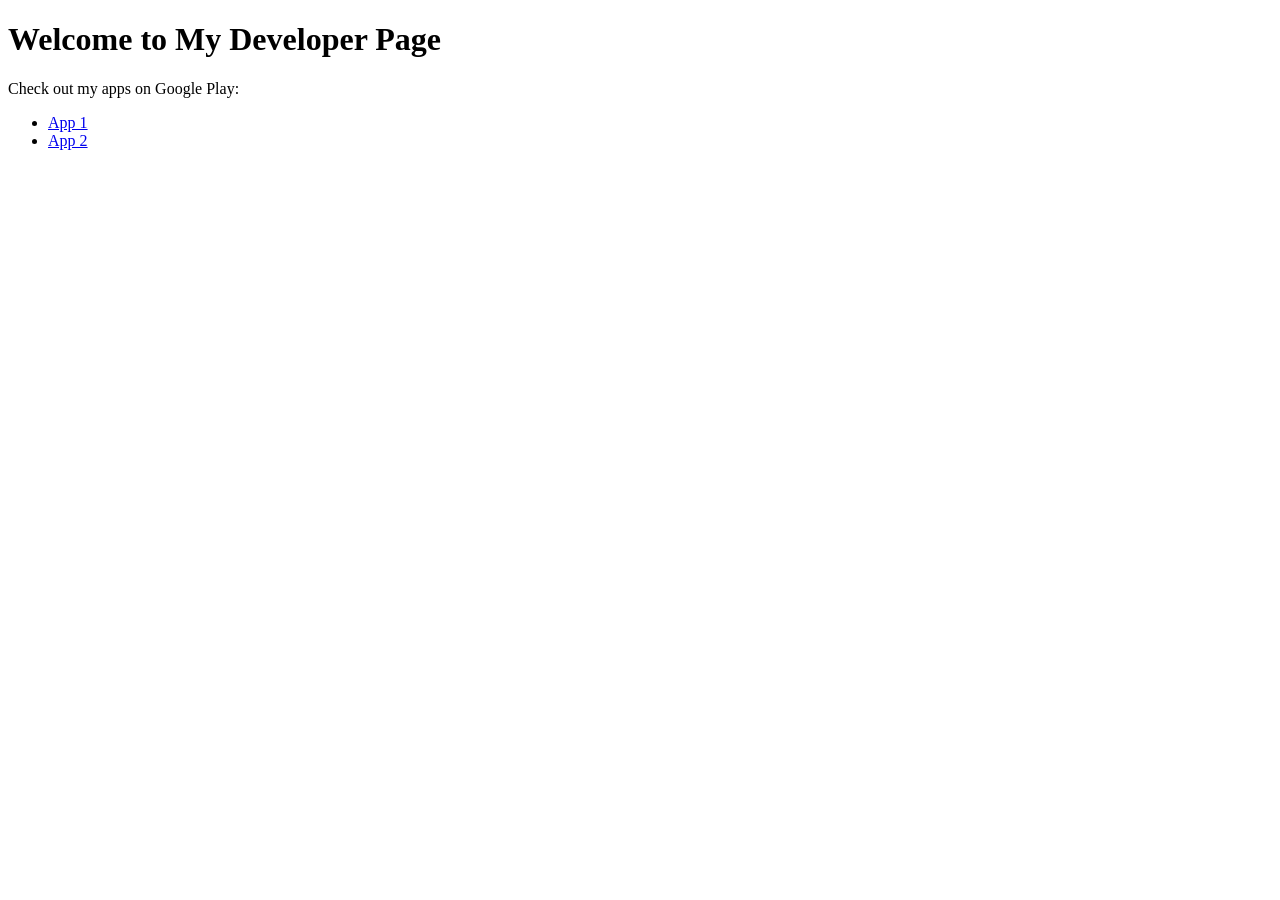
==== index.html @ 17c3496a "Add files via upload" ====
<!DOCTYPE html>
<html lang="en">
<head>
    <meta charset="UTF-8" />
    <meta name="viewport" content="width=device-width, initial-scale=1" />
    <title>My Developer Page</title>
</head>
<body>
    <h1>Welcome to My Developer Page</h1>
    <p>Check out my apps on Google Play:</p>
    <ul>
        <li><a href="https://play.google.com/store/apps/details?id=com.example.app1" target="_blank" rel="noopener noreferrer">App 1</a></li>
        <li><a href="https://play.google.com/store/apps/details?id=com.example.app2" target="_blank" rel="noopener noreferrer">App 2</a></li>
        <!-- Add more apps as needed -->
    </ul>
</body>
</html>
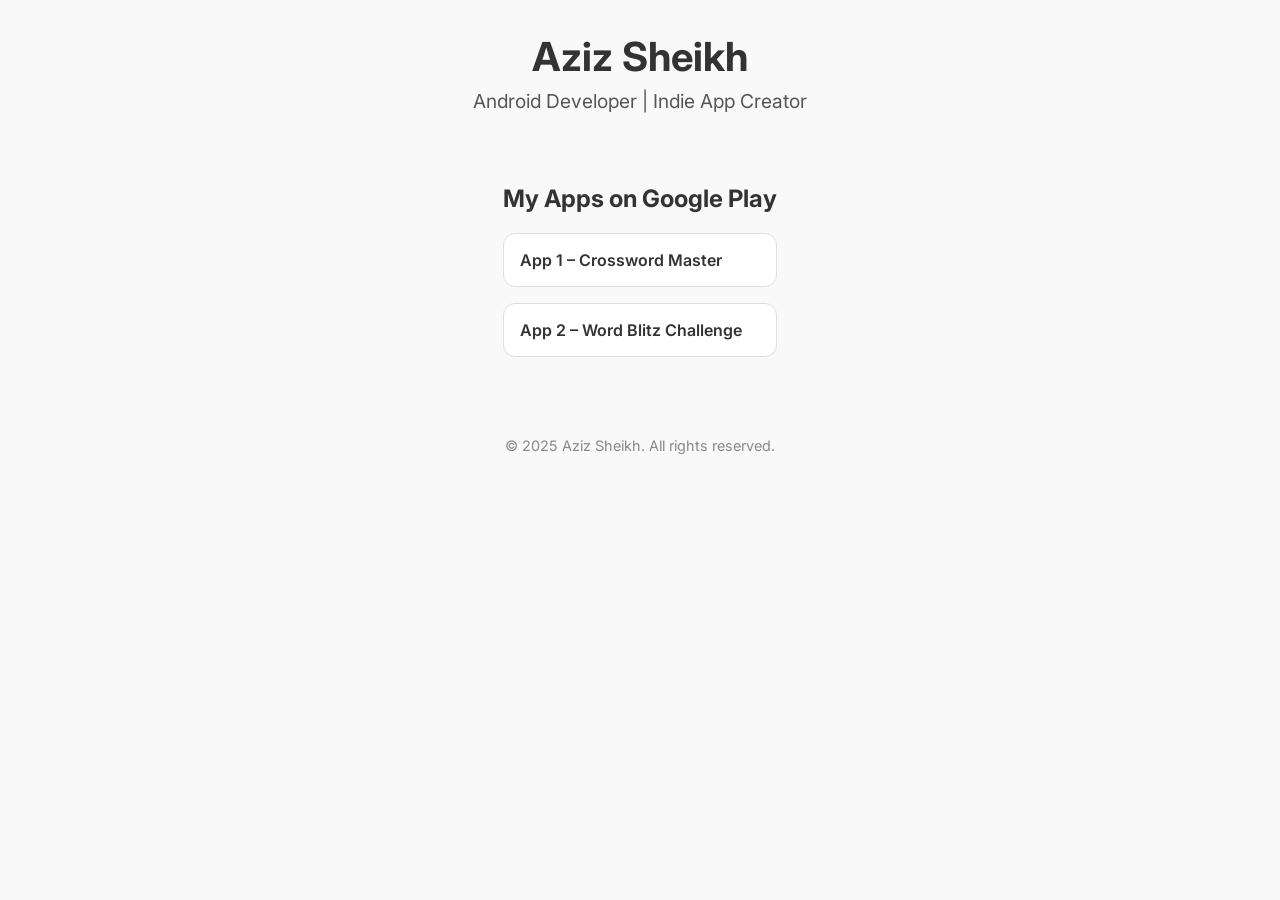
==== commit 475258da: "Update index.html" ====
--- a/index.html
+++ b/index.html
@@ -1,17 +1,100 @@
 <!DOCTYPE html>
 <html lang="en">
 <head>
-    <meta charset="UTF-8" />
-    <meta name="viewport" content="width=device-width, initial-scale=1" />
-    <title>My Developer Page</title>
+  <meta charset="UTF-8" />
+  <meta name="viewport" content="width=device-width, initial-scale=1" />
+  <title>Aziz Sheikh | Android Developer</title>
+  <link href="https://fonts.googleapis.com/css2?family=Inter:wght@400;600&display=swap" rel="stylesheet">
+  <style>
+    body {
+      margin: 0;
+      font-family: 'Inter', sans-serif;
+      background: #f9f9f9;
+      color: #333;
+      display: flex;
+      flex-direction: column;
+      align-items: center;
+      padding: 2rem;
+    }
+
+    header {
+      text-align: center;
+      margin-bottom: 2rem;
+    }
+
+    h1 {
+      font-size: 2.5rem;
+      margin: 0;
+    }
+
+    p {
+      font-size: 1.2rem;
+      margin-top: 0.5rem;
+      color: #555;
+    }
+
+    .app-list {
+      list-style: none;
+      padding: 0;
+      max-width: 500px;
+      width: 100%;
+    }
+
+    .app-list li {
+      margin: 1rem 0;
+    }
+
+    .app-link {
+      display: block;
+      padding: 1rem;
+      background: #ffffff;
+      border: 1px solid #ddd;
+      border-radius: 12px;
+      text-decoration: none;
+      color: #333;
+      font-weight: 600;
+      transition: transform 0.2s ease, box-shadow 0.2s ease;
+    }
+
+    .app-link:hover {
+      transform: scale(1.02);
+      box-shadow: 0 8px 20px rgba(0, 0, 0, 0.06);
+    }
+
+    footer {
+      margin-top: 4rem;
+      font-size: 0.9rem;
+      color: #888;
+    }
+
+    @media (max-width: 600px) {
+      h1 {
+        font-size: 2rem;
+      }
+
+      .app-link {
+        font-size: 1rem;
+      }
+    }
+  </style>
 </head>
 <body>
-    <h1>Welcome to My Developer Page</h1>
-    <p>Check out my apps on Google Play:</p>
-    <ul>
-        <li><a href="https://play.google.com/store/apps/details?id=com.example.app1" target="_blank" rel="noopener noreferrer">App 1</a></li>
-        <li><a href="https://play.google.com/store/apps/details?id=com.example.app2" target="_blank" rel="noopener noreferrer">App 2</a></li>
-        <!-- Add more apps as needed -->
+  <header>
+    <h1>Aziz Sheikh</h1>
+    <p>Android Developer | Indie App Creator</p>
+  </header>
+
+  <section>
+    <h2>My Apps on Google Play</h2>
+    <ul class="app-list">
+      <li><a class="app-link" href="https://play.google.com/store/apps/details?id=com.example.app1" target="_blank" rel="noopener noreferrer">App 1 – Crossword Master</a></li>
+      <li><a class="app-link" href="https://play.google.com/store/apps/details?id=com.example.app2" target="_blank" rel="noopener noreferrer">App 2 – Word Blitz Challenge</a></li>
+      <!-- Add more apps below -->
     </ul>
+  </section>
+
+  <footer>
+    © 2025 Aziz Sheikh. All rights reserved.
+  </footer>
 </body>
 </html>
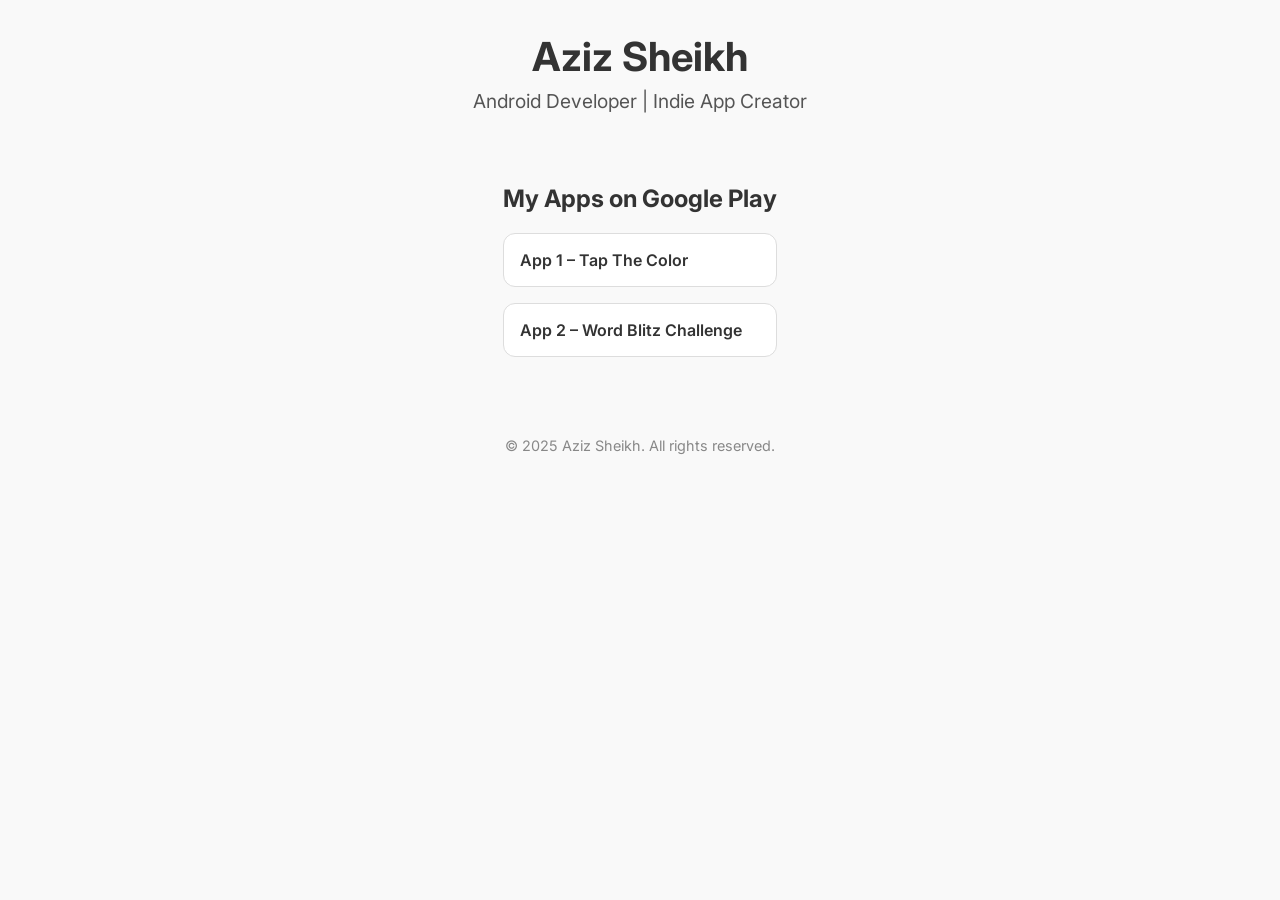
==== commit e02cef59: "Update index.html" ====
--- a/index.html
+++ b/index.html
@@ -87,7 +87,7 @@
   <section>
     <h2>My Apps on Google Play</h2>
     <ul class="app-list">
-      <li><a class="app-link" href="https://play.google.com/store/apps/details?id=com.example.app1" target="_blank" rel="noopener noreferrer">App 1 – Crossword Master</a></li>
+      <li><a class="app-link" href="https://play.google.com/store/apps/details?id=com.azizsheikh.tapthecolor" rel="noopener noreferrer">App 1 – Tap The Color</a></li>
       <li><a class="app-link" href="https://play.google.com/store/apps/details?id=com.example.app2" target="_blank" rel="noopener noreferrer">App 2 – Word Blitz Challenge</a></li>
       <!-- Add more apps below -->
     </ul>
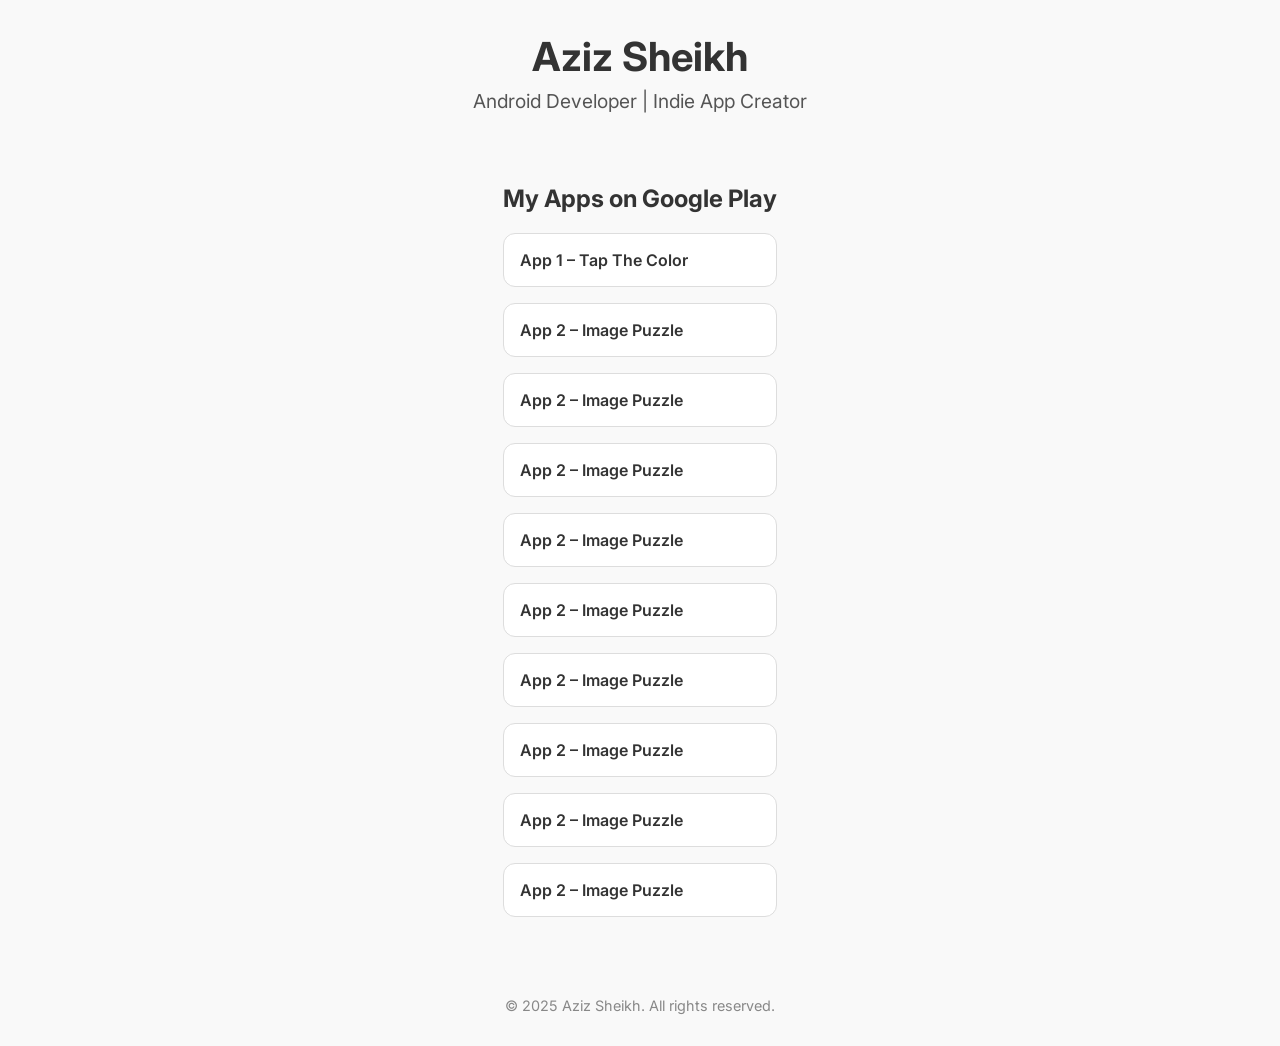
==== commit b8c3956c: "Update index.html" ====
--- a/index.html
+++ b/index.html
@@ -88,7 +88,15 @@
     <h2>My Apps on Google Play</h2>
     <ul class="app-list">
       <li><a class="app-link" href="https://play.google.com/store/apps/details?id=com.azizsheikh.tapthecolor" rel="noopener noreferrer">App 1 – Tap The Color</a></li>
-      <li><a class="app-link" href="https://play.google.com/store/apps/details?id=com.example.app2" target="_blank" rel="noopener noreferrer">App 2 – Word Blitz Challenge</a></li>
+      <li><a class="app-link" href="https://play.google.com/store/apps/details?id=com.azizsheikh.imagepuzzle" target="_blank" rel="noopener noreferrer">App 2 – Image Puzzle</a></li>
+     <li><a class="app-link" href="https://play.google.com/store/apps/details?id=com.azizsheikh.imagepuzzle" target="_blank" rel="noopener noreferrer">App 2 – Image Puzzle</a></li>
+       <li><a class="app-link" href="https://play.google.com/store/apps/details?id=com.azizsheikh.imagepuzzle" target="_blank" rel="noopener noreferrer">App 2 – Image Puzzle</a></li>
+       <li><a class="app-link" href="https://play.google.com/store/apps/details?id=com.azizsheikh.imagepuzzle" target="_blank" rel="noopener noreferrer">App 2 – Image Puzzle</a></li>
+       <li><a class="app-link" href="https://play.google.com/store/apps/details?id=com.azizsheikh.imagepuzzle" target="_blank" rel="noopener noreferrer">App 2 – Image Puzzle</a></li>
+       <li><a class="app-link" href="https://play.google.com/store/apps/details?id=com.azizsheikh.imagepuzzle" target="_blank" rel="noopener noreferrer">App 2 – Image Puzzle</a></li>
+       <li><a class="app-link" href="https://play.google.com/store/apps/details?id=com.azizsheikh.imagepuzzle" target="_blank" rel="noopener noreferrer">App 2 – Image Puzzle</a></li>
+       <li><a class="app-link" href="https://play.google.com/store/apps/details?id=com.azizsheikh.imagepuzzle" target="_blank" rel="noopener noreferrer">App 2 – Image Puzzle</a></li>
+       <li><a class="app-link" href="https://play.google.com/store/apps/details?id=com.azizsheikh.imagepuzzle" target="_blank" rel="noopener noreferrer">App 2 – Image Puzzle</a></li>
       <!-- Add more apps below -->
     </ul>
   </section>
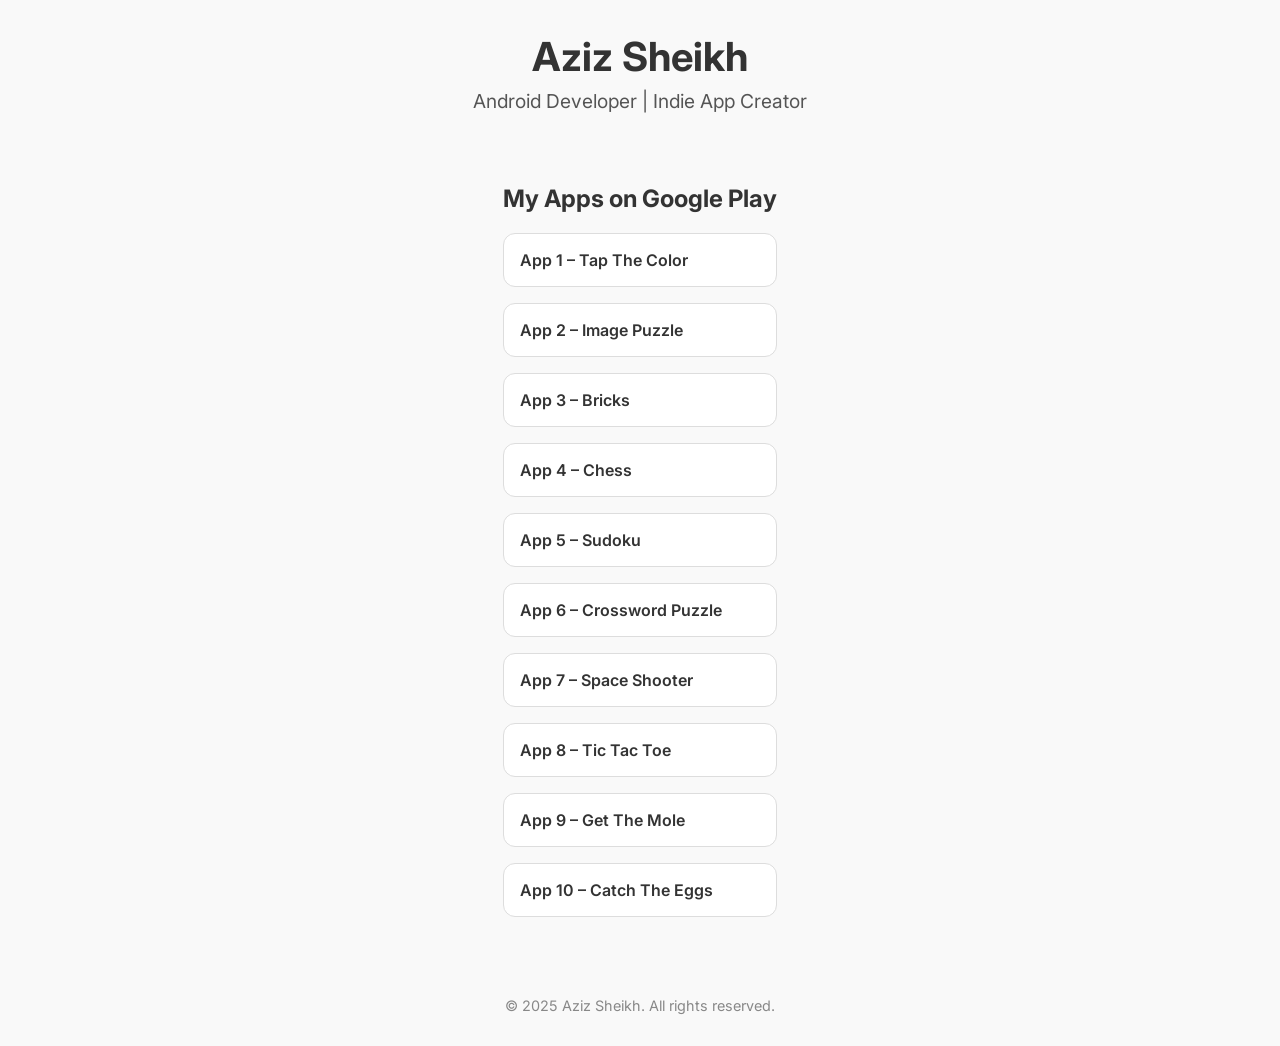
==== commit cb5f1974: "Update index.html" ====
--- a/index.html
+++ b/index.html
@@ -89,14 +89,14 @@
     <ul class="app-list">
       <li><a class="app-link" href="https://play.google.com/store/apps/details?id=com.azizsheikh.tapthecolor" rel="noopener noreferrer">App 1 – Tap The Color</a></li>
       <li><a class="app-link" href="https://play.google.com/store/apps/details?id=com.azizsheikh.imagepuzzle" target="_blank" rel="noopener noreferrer">App 2 – Image Puzzle</a></li>
-     <li><a class="app-link" href="https://play.google.com/store/apps/details?id=com.azizsheikh.imagepuzzle" target="_blank" rel="noopener noreferrer">App 2 – Image Puzzle</a></li>
-       <li><a class="app-link" href="https://play.google.com/store/apps/details?id=com.azizsheikh.imagepuzzle" target="_blank" rel="noopener noreferrer">App 2 – Image Puzzle</a></li>
-       <li><a class="app-link" href="https://play.google.com/store/apps/details?id=com.azizsheikh.imagepuzzle" target="_blank" rel="noopener noreferrer">App 2 – Image Puzzle</a></li>
-       <li><a class="app-link" href="https://play.google.com/store/apps/details?id=com.azizsheikh.imagepuzzle" target="_blank" rel="noopener noreferrer">App 2 – Image Puzzle</a></li>
-       <li><a class="app-link" href="https://play.google.com/store/apps/details?id=com.azizsheikh.imagepuzzle" target="_blank" rel="noopener noreferrer">App 2 – Image Puzzle</a></li>
-       <li><a class="app-link" href="https://play.google.com/store/apps/details?id=com.azizsheikh.imagepuzzle" target="_blank" rel="noopener noreferrer">App 2 – Image Puzzle</a></li>
-       <li><a class="app-link" href="https://play.google.com/store/apps/details?id=com.azizsheikh.imagepuzzle" target="_blank" rel="noopener noreferrer">App 2 – Image Puzzle</a></li>
-       <li><a class="app-link" href="https://play.google.com/store/apps/details?id=com.azizsheikh.imagepuzzle" target="_blank" rel="noopener noreferrer">App 2 – Image Puzzle</a></li>
+     <li><a class="app-link" href="https://play.google.com/store/apps/details?id=com.azizsheikh.imagepuzzle" target="_blank" rel="noopener noreferrer">App 3 – Bricks</a></li>
+       <li><a class="app-link" href="https://play.google.com/store/apps/details?id=com.azizsheikh.imagepuzzle" target="_blank" rel="noopener noreferrer">App 4 – Chess</a></li>
+       <li><a class="app-link" href="https://play.google.com/store/apps/details?id=com.azizsheikh.imagepuzzle" target="_blank" rel="noopener noreferrer">App 5 – Sudoku</a></li>
+       <li><a class="app-link" href="https://play.google.com/store/apps/details?id=com.azizsheikh.imagepuzzle" target="_blank" rel="noopener noreferrer">App 6 – Crossword Puzzle</a></li>
+       <li><a class="app-link" href="https://play.google.com/store/apps/details?id=com.azizsheikh.imagepuzzle" target="_blank" rel="noopener noreferrer">App 7 – Space Shooter</a></li>
+       <li><a class="app-link" href="https://play.google.com/store/apps/details?id=com.azizsheikh.imagepuzzle" target="_blank" rel="noopener noreferrer">App 8 – Tic Tac Toe</a></li>
+       <li><a class="app-link" href="https://play.google.com/store/apps/details?id=com.azizsheikh.imagepuzzle" target="_blank" rel="noopener noreferrer">App 9 – Get The Mole</a></li>
+       <li><a class="app-link" href="https://play.google.com/store/apps/details?id=com.azizsheikh.imagepuzzle" target="_blank" rel="noopener noreferrer">App 10 – Catch The Eggs</a></li>
       <!-- Add more apps below -->
     </ul>
   </section>
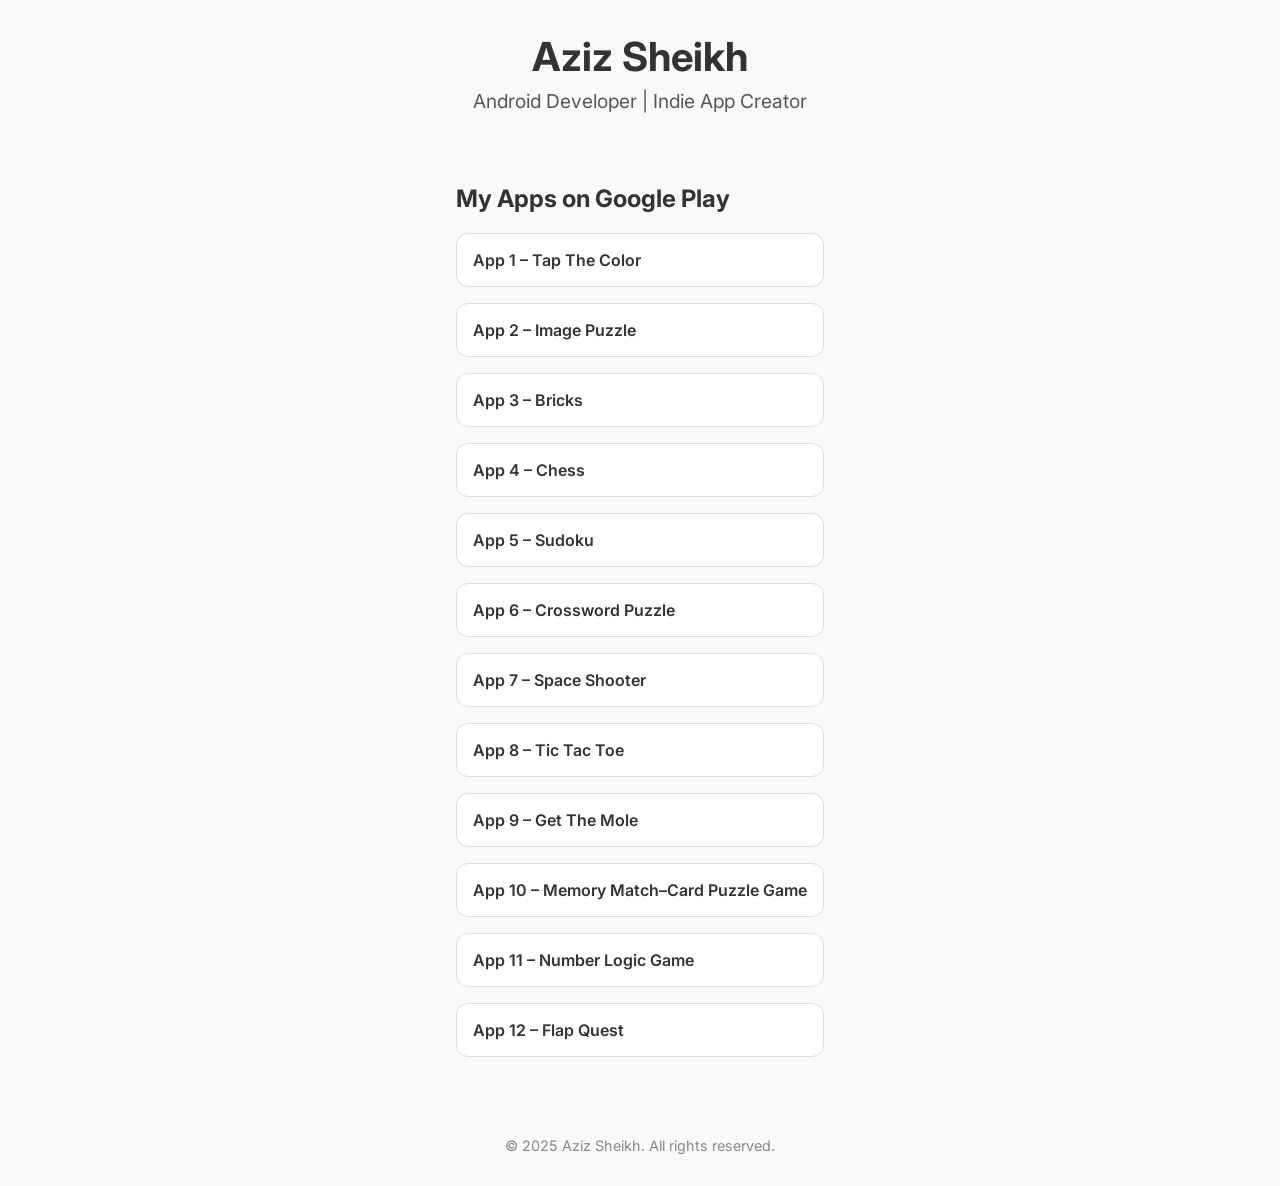
==== commit afe7bf3a: "Update index.html" ====
--- a/index.html
+++ b/index.html
@@ -89,14 +89,18 @@
     <ul class="app-list">
       <li><a class="app-link" href="https://play.google.com/store/apps/details?id=com.azizsheikh.tapthecolor" rel="noopener noreferrer">App 1 – Tap The Color</a></li>
       <li><a class="app-link" href="https://play.google.com/store/apps/details?id=com.azizsheikh.imagepuzzle" target="_blank" rel="noopener noreferrer">App 2 – Image Puzzle</a></li>
-     <li><a class="app-link" href="https://play.google.com/store/apps/details?id=com.azizsheikh.imagepuzzle" target="_blank" rel="noopener noreferrer">App 3 – Bricks</a></li>
-       <li><a class="app-link" href="https://play.google.com/store/apps/details?id=com.azizsheikh.imagepuzzle" target="_blank" rel="noopener noreferrer">App 4 – Chess</a></li>
-       <li><a class="app-link" href="https://play.google.com/store/apps/details?id=com.azizsheikh.imagepuzzle" target="_blank" rel="noopener noreferrer">App 5 – Sudoku</a></li>
-       <li><a class="app-link" href="https://play.google.com/store/apps/details?id=com.azizsheikh.imagepuzzle" target="_blank" rel="noopener noreferrer">App 6 – Crossword Puzzle</a></li>
-       <li><a class="app-link" href="https://play.google.com/store/apps/details?id=com.azizsheikh.imagepuzzle" target="_blank" rel="noopener noreferrer">App 7 – Space Shooter</a></li>
-       <li><a class="app-link" href="https://play.google.com/store/apps/details?id=com.azizsheikh.imagepuzzle" target="_blank" rel="noopener noreferrer">App 8 – Tic Tac Toe</a></li>
-       <li><a class="app-link" href="https://play.google.com/store/apps/details?id=com.azizsheikh.imagepuzzle" target="_blank" rel="noopener noreferrer">App 9 – Get The Mole</a></li>
-       <li><a class="app-link" href="https://play.google.com/store/apps/details?id=com.azizsheikh.imagepuzzle" target="_blank" rel="noopener noreferrer">App 10 – Catch The Eggs</a></li>
+     <li><a class="app-link" href="https://play.google.com/store/apps/details?id=com.azizsheikh.bricks" target="_blank" rel="noopener noreferrer">App 3 – Bricks</a></li>
+       <li><a class="app-link" href="https://play.google.com/store/apps/details?id=com.azizsheikh.chess" target="_blank" rel="noopener noreferrer">App 4 – Chess</a></li>
+       <li><a class="app-link" href="https://play.google.com/store/apps/details?id=com.azizsheikh.sudoku" target="_blank" rel="noopener noreferrer">App 5 – Sudoku</a></li>
+       <li><a class="app-link" href="https://play.google.com/store/apps/details?id=com.azizsheikh.crosswordpuzzle" target="_blank" rel="noopener noreferrer">App 6 – Crossword Puzzle</a></li>
+       <li><a class="app-link" href="https://play.google.com/store/apps/details?id=com.azizsheikh.spaceshooter" target="_blank" rel="noopener noreferrer">App 7 – Space Shooter</a></li>
+       <li><a class="app-link" href="https://play.google.com/store/apps/details?id=com.azizsheikh.tictactoe" target="_blank" rel="noopener noreferrer">App 8 – Tic Tac Toe</a></li>
+       <li><a class="app-link" href="https://play.google.com/store/apps/details?id=com.azizsheikh.getthemole" target="_blank" rel="noopener noreferrer">App 9 – Get The Mole</a></li>
+       <li><a class="app-link" href="https://play.google.com/store/apps/details?id=com.azizsheikh.cardsmatching" target="_blank" rel="noopener noreferrer">App 10 – Memory Match–Card Puzzle Game</a></li>
+       <li><a class="app-link" href="https://play.google.com/store/apps/details?id=com.azizsheikh.numericpuzzle" target="_blank" rel="noopener noreferrer">App 11 – Number Logic Game</a></li>
+      <li><a class="app-link" href="https://play.google.com/store/apps/details?id=com.azizsheikh.flappybird" target="_blank" rel="noopener noreferrer">App 12 – Flap Quest</a></li>
+
+
       <!-- Add more apps below -->
     </ul>
   </section>
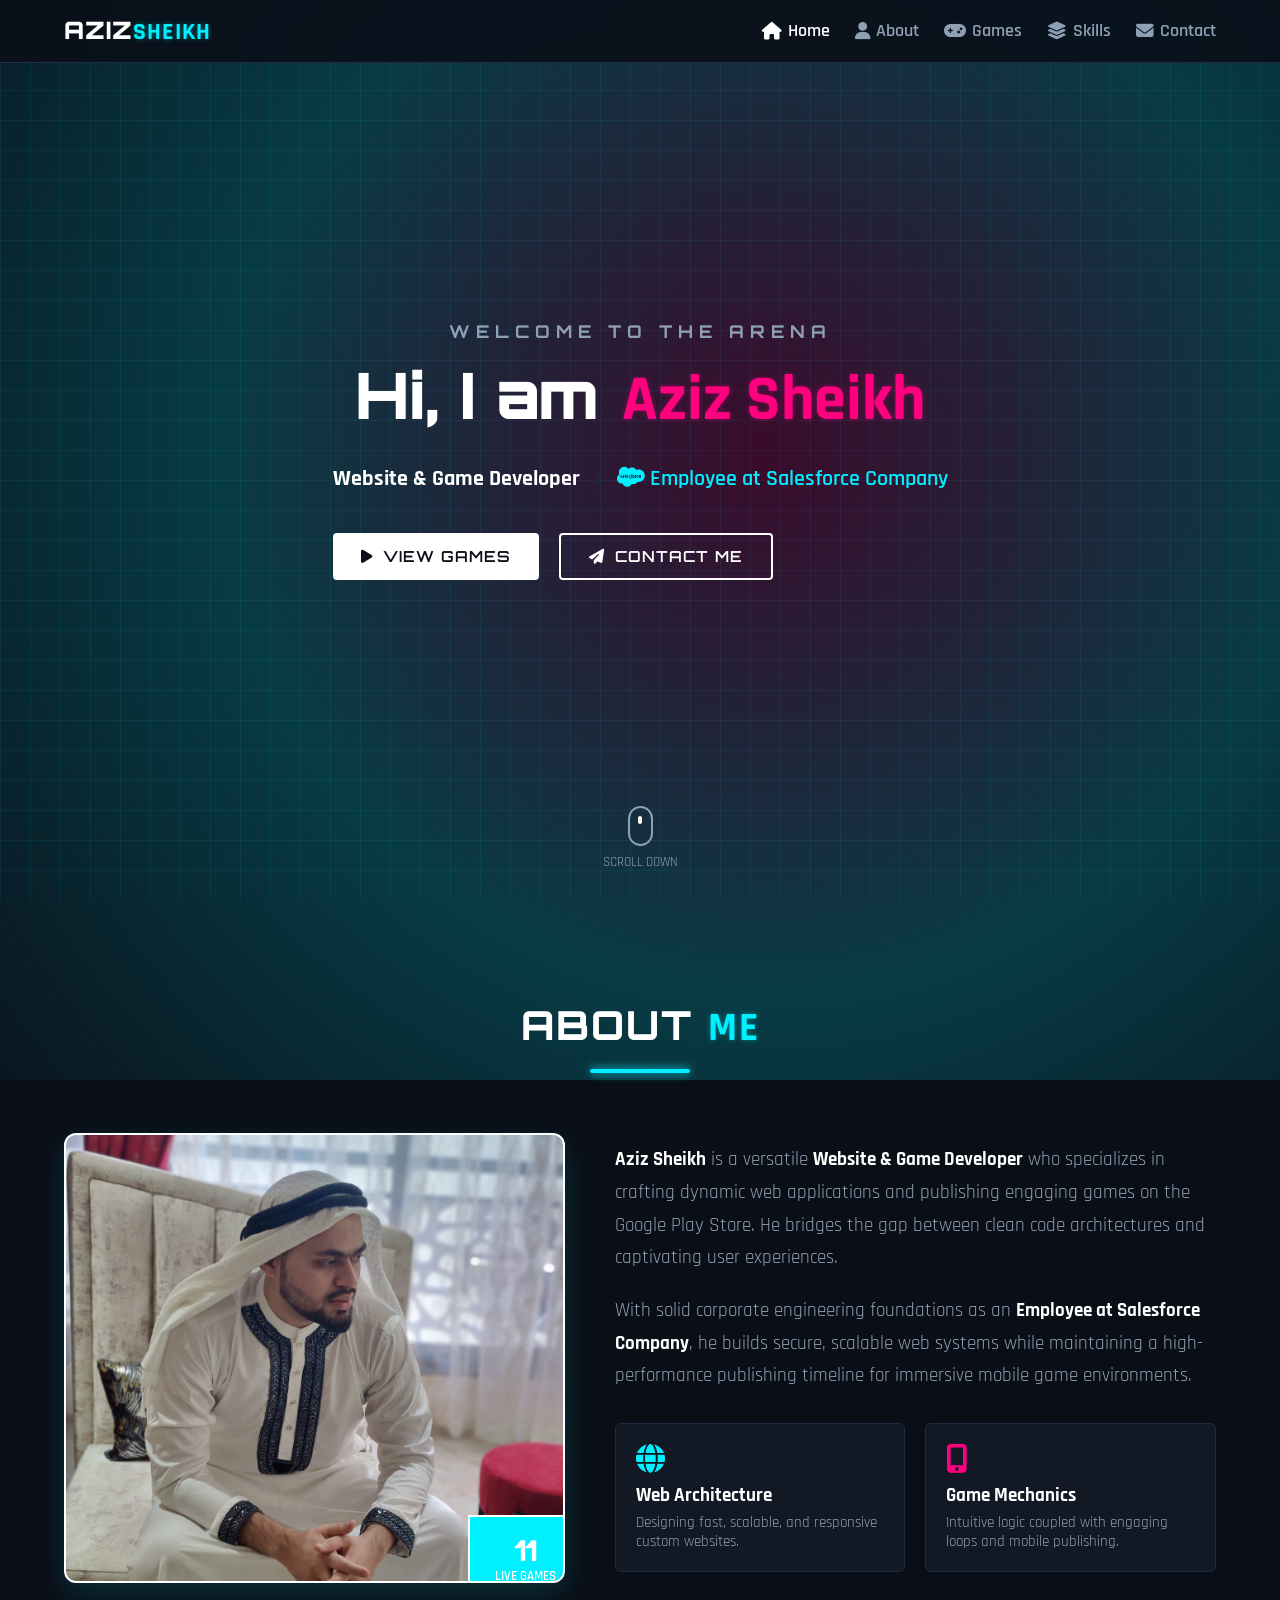
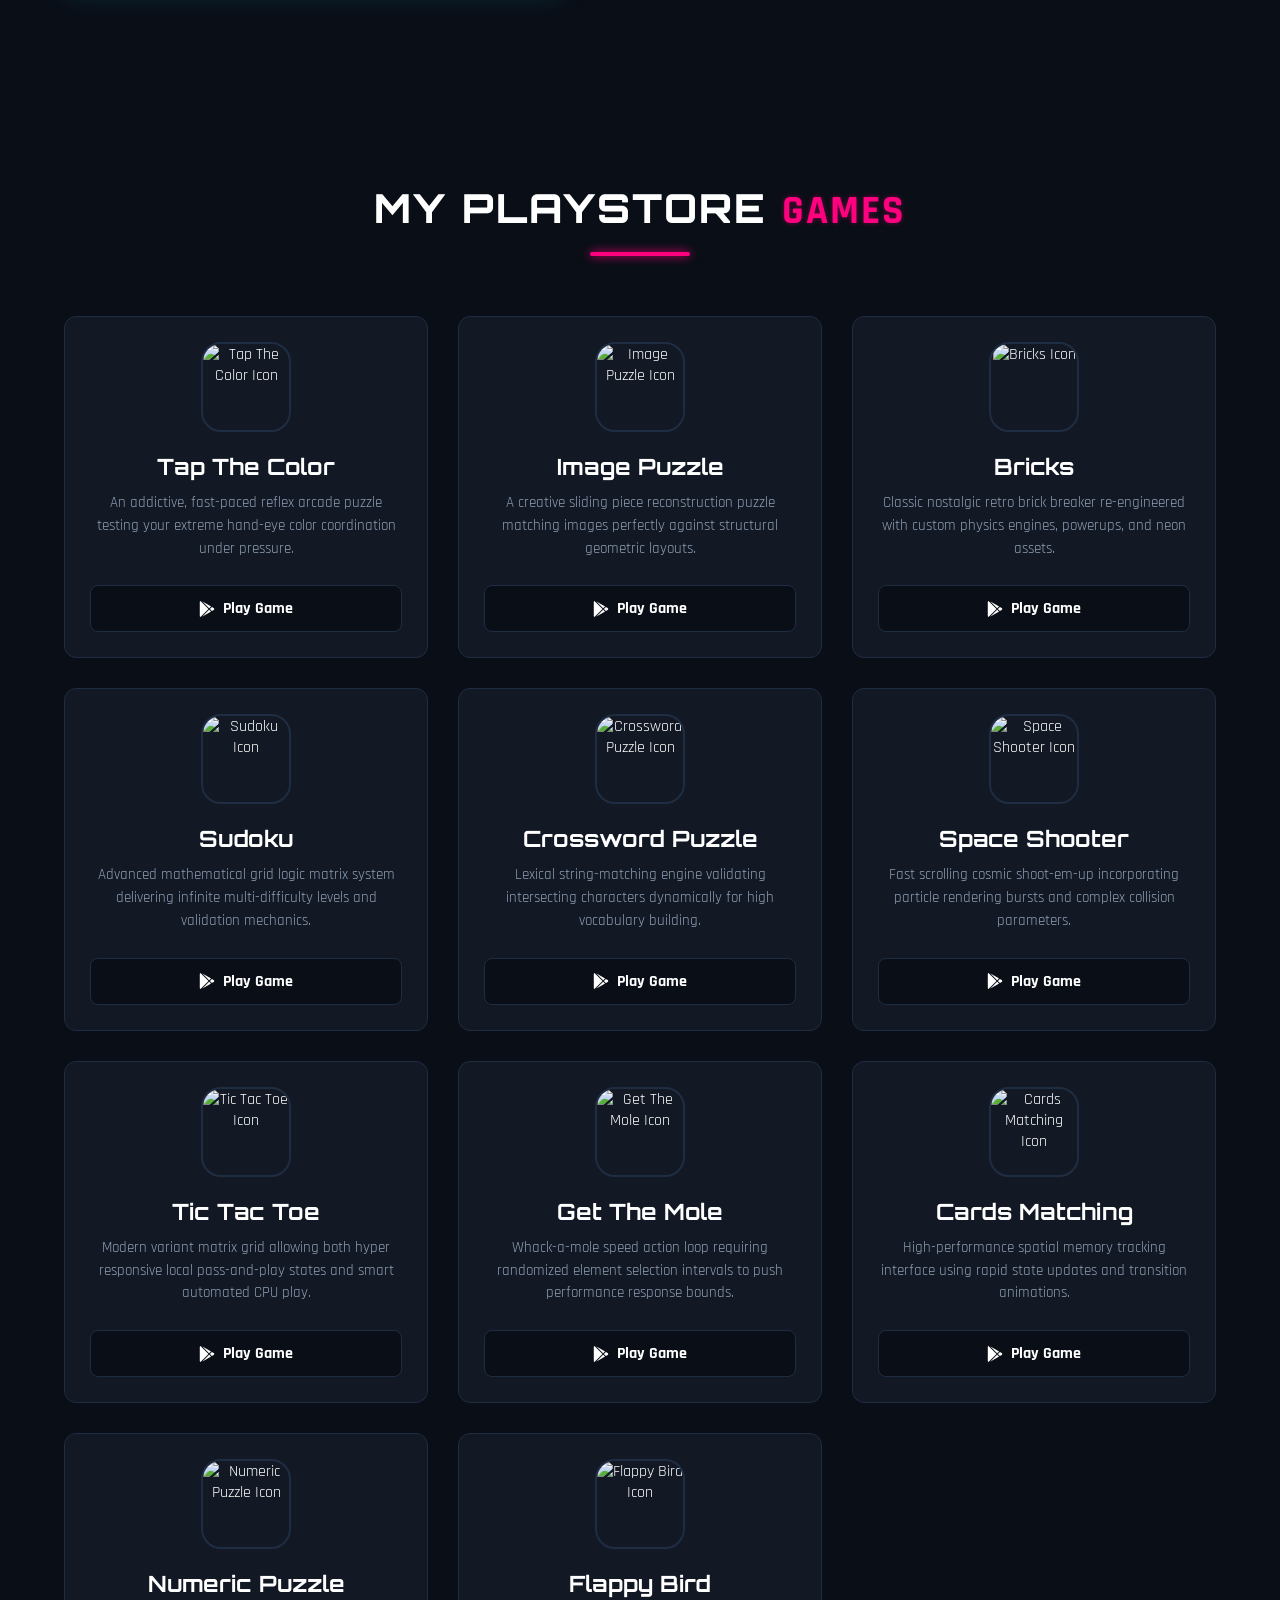
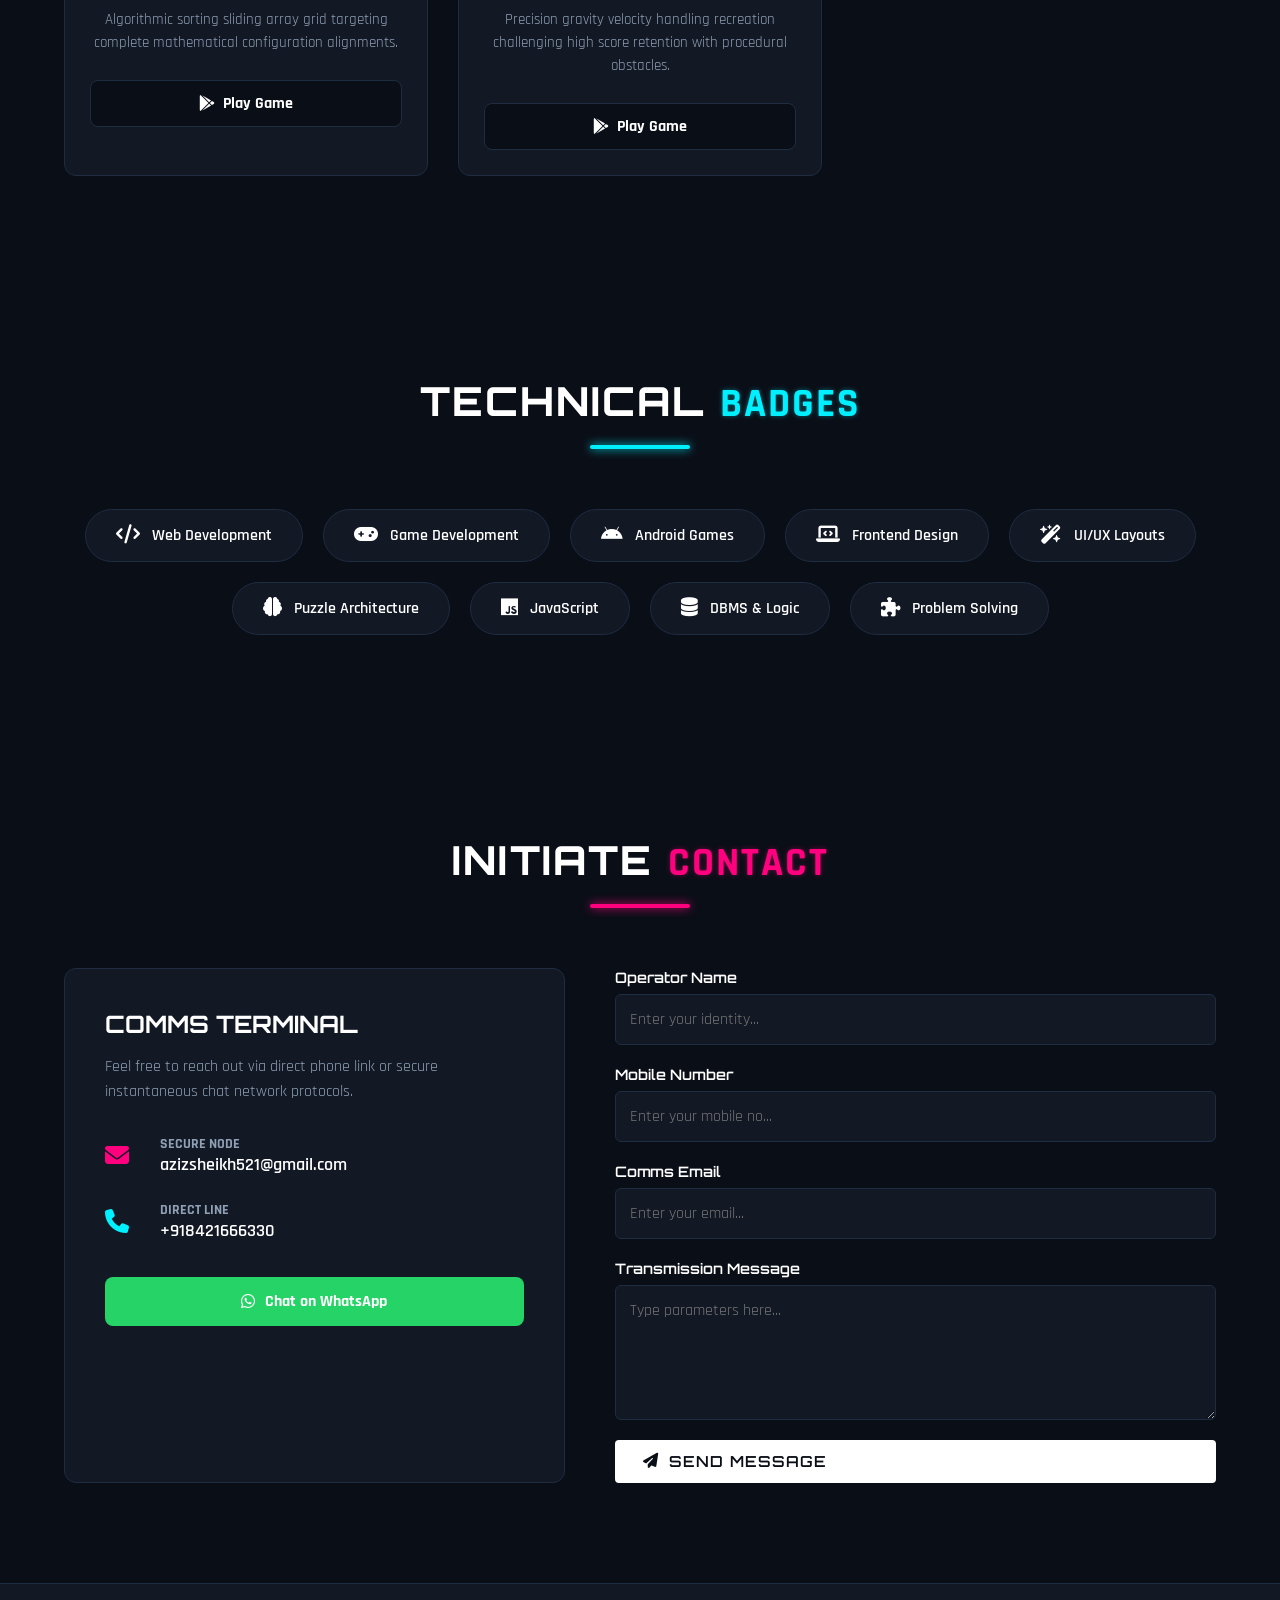
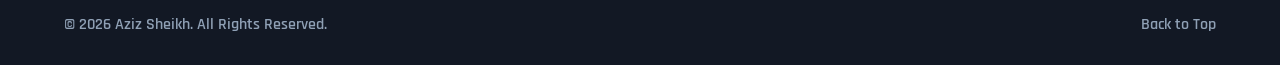
==== commit 412723ed: "Update index.html" ====
--- a/index.html
+++ b/index.html
@@ -1,112 +1,406 @@
 <!DOCTYPE html>
 <html lang="en">
 <head>
-  <meta charset="UTF-8" />
-  <meta name="viewport" content="width=device-width, initial-scale=1" />
-  <title>Aziz Sheikh | Android Developer</title>
-  <link href="https://fonts.googleapis.com/css2?family=Inter:wght@400;600&display=swap" rel="stylesheet">
-  <style>
-    body {
-      margin: 0;
-      font-family: 'Inter', sans-serif;
-      background: #f9f9f9;
-      color: #333;
-      display: flex;
-      flex-direction: column;
-      align-items: center;
-      padding: 2rem;
-    }
-
-    header {
-      text-align: center;
-      margin-bottom: 2rem;
-    }
-
-    h1 {
-      font-size: 2.5rem;
-      margin: 0;
-    }
-
-    p {
-      font-size: 1.2rem;
-      margin-top: 0.5rem;
-      color: #555;
-    }
-
-    .app-list {
-      list-style: none;
-      padding: 0;
-      max-width: 500px;
-      width: 100%;
-    }
-
-    .app-list li {
-      margin: 1rem 0;
-    }
-
-    .app-link {
-      display: block;
-      padding: 1rem;
-      background: #ffffff;
-      border: 1px solid #ddd;
-      border-radius: 12px;
-      text-decoration: none;
-      color: #333;
-      font-weight: 600;
-      transition: transform 0.2s ease, box-shadow 0.2s ease;
-    }
-
-    .app-link:hover {
-      transform: scale(1.02);
-      box-shadow: 0 8px 20px rgba(0, 0, 0, 0.06);
-    }
-
-    footer {
-      margin-top: 4rem;
-      font-size: 0.9rem;
-      color: #888;
-    }
-
-    @media (max-width: 600px) {
-      h1 {
-        font-size: 2rem;
-      }
-
-      .app-link {
-        font-size: 1rem;
-      }
-    }
-  </style>
+    <meta charset="UTF-8">
+    <meta name="viewport" content="width=device-width, initial-scale=1.0">
+    <title>Aziz Sheikh | Premium Portfolio</title>
+    <link rel="preconnect" href="https://fonts.googleapis.com">
+    <link rel="preconnect" href="https://fonts.gstatic.com" crossorigin>
+    <link href="https://fonts.googleapis.com/css2?family=Orbitron:wght=400;600;800;900&family=Rajdhani:wght=500;600;700&display=swap" rel="stylesheet">
+    <link rel="stylesheet" href="https://cdnjs.cloudflare.com/ajax/libs/font-awesome/6.4.0/css/all.min.css">
+    <link rel="stylesheet" href="style.css">
 </head>
-<body>
-  <header>
-    <h1>Aziz Sheikh</h1>
-    <p>Android Developer | Indie App Creator</p>
-  </header>
-
-  <section>
-    <h2>My Apps on Google Play</h2>
-    <ul class="app-list">
-      <li><a class="app-link" href="https://play.google.com/store/apps/details?id=com.azizsheikh.tapthecolor" rel="noopener noreferrer">App 1 – Tap The Color</a></li>
-      <li><a class="app-link" href="https://play.google.com/store/apps/details?id=com.azizsheikh.imagepuzzle" target="_blank" rel="noopener noreferrer">App 2 – Image Puzzle</a></li>
-     <li><a class="app-link" href="https://play.google.com/store/apps/details?id=com.azizsheikh.bricks" target="_blank" rel="noopener noreferrer">App 3 – Bricks</a></li>
-       <li><a class="app-link" href="https://play.google.com/store/apps/details?id=com.azizsheikh.chess" target="_blank" rel="noopener noreferrer">App 4 – Chess</a></li>
-       <li><a class="app-link" href="https://play.google.com/store/apps/details?id=com.azizsheikh.sudoku" target="_blank" rel="noopener noreferrer">App 5 – Sudoku</a></li>
-       <li><a class="app-link" href="https://play.google.com/store/apps/details?id=com.azizsheikh.crosswordpuzzle" target="_blank" rel="noopener noreferrer">App 6 – Crossword Puzzle</a></li>
-       <li><a class="app-link" href="https://play.google.com/store/apps/details?id=com.azizsheikh.spaceshooter" target="_blank" rel="noopener noreferrer">App 7 – Space Shooter</a></li>
-       <li><a class="app-link" href="https://play.google.com/store/apps/details?id=com.azizsheikh.tictactoe" target="_blank" rel="noopener noreferrer">App 8 – Tic Tac Toe</a></li>
-       <li><a class="app-link" href="https://play.google.com/store/apps/details?id=com.azizsheikh.getthemole" target="_blank" rel="noopener noreferrer">App 9 – Get The Mole</a></li>
-       <li><a class="app-link" href="https://play.google.com/store/apps/details?id=com.azizsheikh.cardsmatching" target="_blank" rel="noopener noreferrer">App 10 – Memory Match–Card Puzzle Game</a></li>
-       <li><a class="app-link" href="https://play.google.com/store/apps/details?id=com.azizsheikh.numericpuzzle" target="_blank" rel="noopener noreferrer">App 11 – Number Logic Game</a></li>
-      <li><a class="app-link" href="https://play.google.com/store/apps/details?id=com.azizsheikh.flappybird" target="_blank" rel="noopener noreferrer">App 12 – Flap Quest</a></li>
-
-
-      <!-- Add more apps below -->
-    </ul>
-  </section>
-
-  <footer>
-    © 2025 Aziz Sheikh. All rights reserved.
-  </footer>
+<body class="light-theme">
+
+    <div class="grid-background"></div>
+    <div class="radial-glow"></div>
+
+    <nav class="navbar">
+        <div class="nav-container">
+            <a href="#home" class="nav-logo">
+                AZIZ<span class="neon-text-cyan">SHEIKH</span>
+            </a>
+            <ul class="nav-menu">
+                <li class="nav-item"><a href="#home" class="nav-link active"><i class="fa-solid fa-house"></i> Home</a></li>
+                <li class="nav-item"><a href="#about" class="nav-link"><i class="fa-solid fa-user"></i> About</a></li>
+                <li class="nav-item"><a href="#games" class="nav-link"><i class="fa-solid fa-gamepad"></i> Games</a></li>
+                <li class="nav-item"><a href="#skills" class="nav-link"><i class="fa-solid fa-layer-group"></i> Skills</a></li>
+                <li class="nav-item"><a href="#contact" class="nav-link"><i class="fa-solid fa-envelope"></i> Contact</a></li>
+            </ul>
+            <div class="hamburger">
+                <span class="bar"></span>
+                <span class="bar"></span>
+                <span class="bar"></span>
+            </div>
+        </div>
+    </nav>
+
+    <header id="home" class="hero-section">
+        <div class="hero-content">
+            <div class="glitch-wrapper">
+                <h2 class="hero-subtitle">WELCOME TO THE ARENA</h2>
+                <h1 class="hero-title" data-text="Hi, I am Aziz Sheikh">Hi, I am <span class="neon-text-magenta">Aziz Sheikh</span></h1>
+            </div>
+            <p class="hero-tagline">
+                <span class="role">Website & Game Developer</span> 
+                <span class="divider">|</span> 
+                <span class="company"><i class="fa-brands fa-salesforce"></i> Employee at Salesforce Company</span>
+            </p>
+            <div class="hero-buttons">
+                <a href="#games" class="btn btn-primary btn-glow-cyan"><i class="fa-solid fa-play"></i> View Games</a>
+                <a href="#contact" class="btn btn-secondary btn-glow-magenta"><i class="fa-solid fa-paper-plane"></i> Contact Me</a>
+            </div>
+        </div>
+        <div class="scroll-indicator">
+            <div class="mouse">
+                <div class="wheel"></div>
+            </div>
+            <p>SCROLL DOWN</p>
+        </div>
+    </header>
+
+    <section id="about" class="about-section section-padding">
+        <div class="container">
+            <div class="section-header">
+                <h2 class="section-title">ABOUT <span class="neon-text-cyan">ME</span></h2>
+                <div class="header-line line-cyan"></div>
+            </div>
+            <div class="about-wrapper">
+                <div class="about-graphic">
+                    <div class="cyber-box" style="padding: 0; overflow: hidden; height: 450px; border-radius: 12px; background: #fff; box-shadow: 0 10px 30px rgba(0, 240, 255, 0.15);">
+                        <img src="1000220433.jpg" onerror="this.src='1000220433.jpg.jpg'" alt="Aziz Sheikh Portrait" style="width: 100%; height: 100%; object-fit: cover; object-position: center 15%; display: block;">
+                        <div class="stat-badge">
+                            <span class="stat-number">11</span>
+                            <span class="stat-label">Live Games</span>
+                        </div>
+                    </div>
+                </div>
+                <div class="about-text">
+                    <p class="bio-paragraph">
+                        <strong>Aziz Sheikh</strong> is a versatile <strong>Website & Game Developer</strong> who specializes in crafting dynamic web applications and publishing engaging games on the Google Play Store. He bridges the gap between clean code architectures and captivating user experiences.
+                    </p>
+                    <p class="bio-paragraph">
+                        With solid corporate engineering foundations as an <strong>Employee at Salesforce Company</strong>, he builds secure, scalable web systems while maintaining a high-performance publishing timeline for immersive mobile game environments.
+                    </p>
+                    <div class="about-features">
+                        <div class="feature-item">
+                            <i class="fa-solid fa-globe feature-icon text-cyan"></i>
+                            <h4>Web Architecture</h4>
+                            <p>Designing fast, scalable, and responsive custom websites.</p>
+                        </div>
+                        <div class="feature-item">
+                            <i class="fa-solid fa-mobile-screen-button feature-icon text-magenta"></i>
+                            <h4>Game Mechanics</h4>
+                            <p>Intuitive logic coupled with engaging loops and mobile publishing.</p>
+                        </div>
+                    </div>
+                </div>
+            </div>
+        </div>
+    </section>
+
+    <section id="games" class="games-section section-padding">
+        <div class="container">
+            <div class="section-header">
+                <h2 class="section-title">MY PLAYSTORE <span class="neon-text-magenta">GAMES</span></h2>
+                <div class="header-line line-magenta"></div>
+            </div>
+            
+            <div class="games-grid">
+                <div class="game-card">
+                    <div class="card-glow"></div>
+                    <div class="game-icon-wrapper">
+                        <img src="https://play-lh.googleusercontent.com/fFq-rRRBpOgY8hp2pCJgIHNAcOgVHY_qAmTP8B9G06l-6rXvCMFiSLRn5GUPeTzbmGU=w240-h480-rw" alt="Tap The Color Icon" class="game-card-img">
+                    </div>
+                    <div class="game-details">
+                        <h3 class="game-title">Tap The Color</h3>
+                        <p class="game-description">An addictive, fast-paced reflex arcade puzzle testing your extreme hand-eye color coordination under pressure.</p>
+                        <a href="https://play.google.com/store/apps/details?id=com.azizsheikh.tapthecolor" target="_blank" class="btn-game">
+                            <i class="fa-brands fa-google-play"></i> Play Game
+                        </a>
+                    </div>
+                </div>
+
+                <div class="game-card">
+                    <div class="card-glow"></div>
+                    <div class="game-icon-wrapper">
+                        <img src="https://play-lh.googleusercontent.com/Ap5sXl6H3CFO2Pcx6TDWUjwSY26es5hrrvJQF87OnUnLNYChbKOaSODdBG6wCsCvT2pA=w240-h480-rw" alt="Image Puzzle Icon" class="game-card-img">
+                    </div>
+                    <div class="game-details">
+                        <h3 class="game-title">Image Puzzle</h3>
+                        <p class="game-description">A creative sliding piece reconstruction puzzle matching images perfectly against structural geometric layouts.</p>
+                        <a href="https://play.google.com/store/apps/details?id=com.azizsheikh.imagepuzzle" target="_blank" class="btn-game">
+                            <i class="fa-brands fa-google-play"></i> Play Game
+                        </a>
+                    </div>
+                </div>
+
+                <div class="game-card">
+                    <div class="card-glow"></div>
+                    <div class="game-icon-wrapper">
+                        <img src="https://play-lh.googleusercontent.com/oeBSLZvyXKUWjdkC74hGJubctBiDtQdlXGA6UR8FgN8uxLfgOApo2HFpZxpc8epOTZ43=w240-h480-rw" alt="Bricks Icon" class="game-card-img">
+                    </div>
+                    <div class="game-details">
+                        <h3 class="game-title">Bricks</h3>
+                        <p class="game-description">Classic nostalgic retro brick breaker re-engineered with custom physics engines, powerups, and neon assets.</p>
+                        <a href="https://play.google.com/store/apps/details?id=com.azizsheikh.bricks" target="_blank" class="btn-game">
+                            <i class="fa-brands fa-google-play"></i> Play Game
+                        </a>
+                    </div>
+                </div>
+
+                <div class="game-card">
+                    <div class="card-glow"></div>
+                    <div class="game-icon-wrapper">
+                        <img src="https://play-lh.googleusercontent.com/i_VkF1W4pFZBedWIXe6WT_q3ZQeUFT1NrakfK7EpJywlhirfVFEb3yji51yhDRA_y1k=w240-h480-rw" alt="Sudoku Icon" class="game-card-img">
+                    </div>
+                    <div class="game-details">
+                        <h3 class="game-title">Sudoku</h3>
+                        <p class="game-description">Advanced mathematical grid logic matrix system delivering infinite multi-difficulty levels and validation mechanics.</p>
+                        <a href="https://play.google.com/store/apps/details?id=com.azizsheikh.sudoku" target="_blank" class="btn-game">
+                            <i class="fa-brands fa-google-play"></i> Play Game
+                        </a>
+                    </div>
+                </div>
+
+                <div class="game-card">
+                    <div class="card-glow"></div>
+                    <div class="game-icon-wrapper">
+                        <img src="https://play-lh.googleusercontent.com/9u5i7ohTu3bYBFpsKxkIFL1RhsBOp6tRY6OxySbpmf4piB2eLgYl1LTGIk5KS4vexg=w240-h480-rw" alt="Crossword Puzzle Icon" class="game-card-img">
+                    </div>
+                    <div class="game-details">
+                        <h3 class="game-title">Crossword Puzzle</h3>
+                        <p class="game-description">Lexical string-matching engine validating intersecting characters dynamically for high vocabulary building.</p>
+                        <a href="https://play.google.com/store/apps/details?id=com.azizsheikh.crosswordpuzzle" target="_blank" class="btn-game">
+                            <i class="fa-brands fa-google-play"></i> Play Game
+                        </a>
+                    </div>
+                </div>
+
+                <div class="game-card">
+                    <div class="card-glow"></div>
+                    <div class="game-icon-wrapper">
+                        <img src="https://play-lh.googleusercontent.com/3BNOuIhASFFWx8Aw42iBVmtoqEu3IOb_TfuH7hgA_eFP_vtLSUZGpTlIiq2xnzDA_iw=w240-h480-rw" alt="Space Shooter Icon" class="game-card-img">
+                    </div>
+                    <div class="game-details">
+                        <h3 class="game-title">Space Shooter</h3>
+                        <p class="game-description">Fast scrolling cosmic shoot-em-up incorporating particle rendering bursts and complex collision parameters.</p>
+                        <a href="https://play.google.com/store/apps/details?id=com.azizsheikh.spaceshooter" target="_blank" class="btn-game">
+                            <i class="fa-brands fa-google-play"></i> Play Game
+                        </a>
+                    </div>
+                </div>
+
+                <div class="game-card">
+                    <div class="card-glow"></div>
+                    <div class="game-icon-wrapper">
+                        <img src="https://play-lh.googleusercontent.com/ZQNKZEgGXbqggiFGsoyBzppxvBvhbGIU16xa9zQbYApSRyM6ZtvIKQqihFz2G93HCUgxIakdf26sxTNJcY7XK84=w240-h480-rw" alt="Tic Tac Toe Icon" class="game-card-img">
+                    </div>
+                    <div class="game-details">
+                        <h3 class="game-title">Tic Tac Toe</h3>
+                        <p class="game-description">Modern variant matrix grid allowing both hyper responsive local pass-and-play states and smart automated CPU play.</p>
+                        <a href="https://play.google.com/store/apps/details?id=com.azizsheikh.tictactoe" target="_blank" class="btn-game">
+                            <i class="fa-brands fa-google-play"></i> Play Game
+                        </a>
+                    </div>
+                </div>
+
+                <div class="game-card">
+                    <div class="card-glow"></div>
+                    <div class="game-icon-wrapper">
+                        <img src="https://play-lh.googleusercontent.com/LgD7Ncl7X8xJasZDjccIBYzE48tqrQyGCPwruBYVFUjWOqJY32jZJbBq8OKWF5kxj0w=w240-h480-rw" alt="Get The Mole Icon" class="game-card-img">
+                    </div>
+                    <div class="game-details">
+                        <h3 class="game-title">Get The Mole</h3>
+                        <p class="game-description">Whack-a-mole speed action loop requiring randomized element selection intervals to push performance response bounds.</p>
+                        <a href="https://play.google.com/store/apps/details?id=com.azizsheikh.getthemole" target="_blank" class="btn-game">
+                            <i class="fa-brands fa-google-play"></i> Play Game
+                        </a>
+                    </div>
+                </div>
+
+                <div class="game-card">
+                    <div class="card-glow"></div>
+                    <div class="game-icon-wrapper">
+                        <img src="https://play-lh.googleusercontent.com/qroM4I-ZCUOmHz7q6Ik3hrzAYJmWWRf1fLOijckOm71uYysS3S6B6ndeFl_sD0IiN2I=w240-h480-rw" alt="Cards Matching Icon" class="game-card-img">
+                    </div>
+                    <div class="game-details">
+                        <h3 class="game-title">Cards Matching</h3>
+                        <p class="game-description">High-performance spatial memory tracking interface using rapid state updates and transition animations.</p>
+                        <a href="https://play.google.com/store/apps/details?id=com.azizsheikh.cardsmatching" target="_blank" class="btn-game">
+                            <i class="fa-brands fa-google-play"></i> Play Game
+                        </a>
+                    </div>
+                </div>
+
+                <div class="game-card">
+                    <div class="card-glow"></div>
+                    <div class="game-icon-wrapper">
+                        <img src="https://play-lh.googleusercontent.com/xtRgLXauIIp62wGqD3Od_B2FOmF1n3KXmDQftqhHtDXEwFo4bP3w4-Nu27dLx1hKSw=w240-h480-rw" alt="Numeric Puzzle Icon" class="game-card-img">
+                    </div>
+                    <div class="game-details">
+                        <h3 class="game-title">Numeric Puzzle</h3>
+                        <p class="game-description">Algorithmic sorting sliding array grid targeting complete mathematical configuration alignments.</p>
+                        <a href="https://play.google.com/store/apps/details?id=com.azizsheikh.numericpuzzle" target="_blank" class="btn-game">
+                            <i class="fa-brands fa-google-play"></i> Play Game
+                        </a>
+                    </div>
+                </div>
+
+                <div class="game-card">
+                    <div class="card-glow"></div>
+                    <div class="game-icon-wrapper">
+                        <img src="https://play-lh.googleusercontent.com/V8NaUll46JYUVvDoZOSqBIVM6aGGpXzBdc4H0OvDQeBGlHkZCDcxURQpA0n6TpAXM-Y=w240-h480-rw" alt="Flappy Bird Icon" class="game-card-img">
+                    </div>
+                    <div class="game-details">
+                        <h3 class="game-title">Flappy Bird</h3>
+                        <p class="game-description">Precision gravity velocity handling recreation challenging high score retention with procedural obstacles.</p>
+                        <a href="https://play.google.com/store/apps/details?id=com.azizsheikh.flappybird" target="_blank" class="btn-game">
+                            <i class="fa-brands fa-google-play"></i> Play Game
+                        </a>
+                    </div>
+                </div>
+            </div>
+        </div>
+    </section>
+
+    <section id="skills" class="skills-section section-padding">
+        <div class="container">
+            <div class="section-header">
+                <h2 class="section-title">TECHNICAL <span class="neon-text-cyan">BADGES</span></h2>
+                <div class="header-line line-cyan"></div>
+            </div>
+            <div class="skills-grid">
+                <div class="skill-badge-wrapper">
+                    <div class="skill-badge cyan-glow">
+                        <i class="fa-solid fa-code badge-icon"></i>
+                        <span class="badge-text">Web Development</span>
+                    </div>
+                </div>
+                <div class="skill-badge-wrapper">
+                    <div class="skill-badge magenta-glow">
+                        <i class="fa-solid fa-gamepad badge-icon"></i>
+                        <span class="badge-text">Game Development</span>
+                    </div>
+                </div>
+                <div class="skill-badge-wrapper">
+                    <div class="skill-badge cyan-glow">
+                        <i class="fa-brands fa-android badge-icon"></i>
+                        <span class="badge-text">Android Games</span>
+                    </div>
+                </div>
+                <div class="skill-badge-wrapper">
+                    <div class="skill-badge magenta-glow">
+                        <i class="fa-solid fa-laptop-code badge-icon"></i>
+                        <span class="badge-text">Frontend Design</span>
+                    </div>
+                </div>
+                <div class="skill-badge-wrapper">
+                    <div class="skill-badge cyan-glow">
+                        <i class="fa-solid fa-wand-magic-sparkles badge-icon"></i>
+                        <span class="badge-text">UI/UX Layouts</span>
+                    </div>
+                </div>
+                <div class="skill-badge-wrapper">
+                    <div class="skill-badge magenta-glow">
+                        <i class="fa-solid fa-brain badge-icon"></i>
+                        <span class="badge-text">Puzzle Architecture</span>
+                    </div>
+                </div>
+                <div class="skill-badge-wrapper">
+                    <div class="skill-badge cyan-glow">
+                        <i class="fa-brands fa-js badge-icon"></i>
+                        <span class="badge-text">JavaScript</span>
+                    </div>
+                </div>
+                <div class="skill-badge-wrapper">
+                    <div class="skill-badge magenta-glow">
+                        <i class="fa-solid fa-database badge-icon"></i>
+                        <span class="badge-text">DBMS & Logic</span>
+                    </div>
+                </div>
+                <div class="skill-badge-wrapper">
+                    <div class="skill-badge cyan-glow">
+                        <i class="fa-solid fa-puzzle-piece badge-icon"></i>
+                        <span class="badge-text">Problem Solving</span>
+                    </div>
+                </div>
+            </div>
+        </div>
+    </section>
+
+    <section id="contact" class="contact-section section-padding">
+        <div class="container">
+            <div class="section-header">
+                <h2 class="section-title">INITIATE <span class="neon-text-magenta">CONTACT</span></h2>
+                <div class="header-line line-magenta"></div>
+            </div>
+            
+            <div class="contact-container">
+                <div class="contact-info">
+                    <h3 class="info-title">COMMS TERMINAL</h3>
+                    <p class="info-desc">Feel free to reach out via direct phone link or secure instantaneous chat network protocols.</p>
+                    
+                    <div class="info-details">
+                        <div class="info-item">
+                            <i class="fa-solid fa-envelope text-magenta"></i>
+                            <div>
+                                <h5>Secure Node</h5>
+                                <p><a href="mailto:azizsheikh521@gmail.com" style="color: inherit; text-decoration: none;">azizsheikh521@gmail.com</a></p>
+                            </div>
+                        </div>
+                        
+                        <div class="info-item">
+                            <i class="fa-solid fa-phone text-cyan"></i>
+                            <div>
+                                <h5>Direct Line</h5>
+                                <p>+918421666330</p>
+                            </div>
+                        </div>
+                    </div>
+
+                    <a href="https://wa.me/918421666330" target="_blank" class="whatsapp-btn">
+                        <i class="fa-brands fa-whatsapp"></i> Chat on WhatsApp
+                    </a>
+                </div>
+
+                <div class="contact-form-wrapper">
+                    <form id="portfolio-form" class="cyber-form">
+                        <div class="form-group">
+                            <label for="name">Operator Name</label>
+                            <input type="text" id="name" required placeholder="Enter your identity...">
+                        </div>
+                        <div class="form-group">
+                            <label for="phone">Mobile Number</label>
+                            <input type="tel" id="phone" required placeholder="Enter your mobile no...">
+                        </div>
+                        <div class="form-group">
+                            <label for="email">Comms Email</label>
+                            <input type="email" id="email" required placeholder="Enter your email...">
+                        </div>
+                        <div class="form-group">
+                            <label for="message">Transmission Message</label>
+                            <textarea id="message" rows="5" required placeholder="Type parameters here..."></textarea>
+                        </div>
+                        <button type="submit" class="btn btn-primary btn-glow-magenta btn-submit">
+                            <i class="fa-solid fa-paper-plane"></i> Send Message
+                        </button>
+                    </form>
+                    <div id="form-status" class="form-status-msg"></div>
+                </div>
+            </div>
+        </div>
+    </section>
+
+    <footer class="footer">
+        <div class="container footer-content">
+            <p>© 2026 Aziz Sheikh. All Rights Reserved.</p>
+            <div class="footer-links">
+                <a href="#home">Back to Top</a>
+            </div>
+        </div>
+    </footer>
+
+    <script src="script.js"></script>
 </body>
 </html>
--- a/style.css
+++ b/style.css
@@ -0,0 +1,580 @@
+/* ==========================================
+   DYNAMIC DARK/LIGHT PORTFOLIO STYLES
+   ========================================== */
+
+/* DEFAULT DARK MODE VALUES */
+:root {
+    --bg-primary: #0a0e17;       
+    --bg-secondary: #121824;     
+    --text-main: #ffffff;        
+    --text-muted: #8fa0b5;       
+    --neon-cyan: #00f0ff;        
+    --neon-magenta: #ff007f;     
+    --border-color: #1f2d42;     
+    --navbar-bg: rgba(10, 14, 23, 0.85);
+    --grid-opacity: 0.07;
+    --radial-opacity: 0.2;
+}
+
+
+
+* {
+    margin: 0;
+    padding: 0;
+    box-sizing: border-box;
+    font-family: 'Rajdhani', sans-serif;
+}
+
+html {
+    scroll-behavior: smooth;
+}
+
+body {
+    background-color: var(--bg-primary);
+    color: var(--text-main);
+    overflow-x: hidden;
+    position: relative;
+    transition: background-color 0.4s ease, color 0.4s ease;
+}
+
+/* Background Grids & FX */
+.grid-background {
+    position: fixed;
+    top: 0;
+    left: 0;
+    width: 100%;
+    height: 100%;
+    background-image: 
+        linear-gradient(rgba(0, 240, 255, var(--grid-opacity)) 1px, transparent 1px),
+        linear-gradient(90deg, rgba(0, 240, 255, var(--grid-opacity)) 1px, transparent 1px);
+    background-size: 30px 30px;
+    z-index: -2;
+    transition: all 0.4s ease;
+}
+
+.radial-glow {
+    position: fixed;
+    top: -20%;
+    left: -10%;
+    width: 140%;
+    height: 140%;
+    background: radial-gradient(circle, rgba(255, 0, 127, var(--radial-opacity)) 0%, rgba(0, 240, 255, var(--radial-opacity)) 50%, transparent 100%);
+    z-index: -1;
+    transition: all 0.4s ease;
+}
+
+/* Layout Elements */
+.container {
+    width: 90%;
+    max-width: 1200px;
+    margin: 0 auto;
+}
+
+.section-padding {
+    padding: 100px 0;
+}
+
+.section-header {
+    text-align: center;
+    margin-bottom: 60px;
+}
+
+.section-title {
+    font-family: 'Orbitron', sans-serif;
+    font-size: 2.5rem;
+    font-weight: 800;
+    letter-spacing: 2px;
+}
+
+.header-line {
+    width: 100px;
+    height: 4px;
+    margin: 15px auto 0 auto;
+    border-radius: 2px;
+}
+
+.line-cyan { background: var(--neon-cyan); box-shadow: 0 0 10px var(--neon-cyan); }
+.line-magenta { background: var(--neon-magenta); box-shadow: 0 0 10px var(--neon-magenta); }
+
+.neon-text-cyan { color: var(--neon-cyan); text-shadow: 0 0 5px rgba(0, 240, 255, 0.4); }
+.neon-text-magenta { color: var(--neon-magenta); text-shadow: 0 0 5px rgba(255, 0, 127, 0.4); }
+
+/* Theme Button Style */
+.theme-btn {
+    background: transparent;
+    border: 1px solid var(--border-color);
+    color: var(--text-main);
+    width: 40px;
+    height: 40px;
+    border-radius: 50%;
+    cursor: pointer;
+    display: flex;
+    align-items: center;
+    justify-content: center;
+    font-size: 1.1rem;
+    transition: all 0.3s ease;
+}
+
+.theme-btn:hover {
+    border-color: var(--neon-cyan);
+    box-shadow: 0 0 10px var(--neon-cyan);
+    color: var(--neon-cyan);
+}
+
+/* Buttons */
+.btn {
+    display: inline-flex;
+    align-items: center;
+    gap: 10px;
+    padding: 12px 28px;
+    font-family: 'Orbitron', sans-serif;
+    font-weight: 600;
+    font-size: 0.95rem;
+    letter-spacing: 1px;
+    text-transform: uppercase;
+    text-decoration: none;
+    border-radius: 4px;
+    transition: all 0.3s ease;
+    cursor: pointer;
+}
+
+.btn-primary {
+    background: var(--text-main);
+    color: var(--bg-primary);
+    border: none;
+}
+
+.btn-secondary {
+    background: transparent;
+    color: var(--text-main);
+    border: 2px solid var(--text-main);
+}
+
+.btn-glow-cyan:hover {
+    background: var(--neon-cyan);
+    color: #0a0e17;
+    border-color: var(--neon-cyan);
+    box-shadow: 0 0 15px var(--neon-cyan);
+}
+
+.btn-glow-magenta:hover {
+    background: var(--neon-magenta);
+    color: #ffffff;
+    border-color: var(--neon-magenta);
+    box-shadow: 0 0 15px var(--neon-magenta);
+}
+
+/* Navbar */
+.navbar {
+    position: fixed;
+    top: 0;
+    width: 100%;
+    background: var(--navbar-bg);
+    backdrop-filter: blur(10px);
+    border-bottom: 1px solid var(--border-color);
+    z-index: 1000;
+    transition: background-color 0.4s ease, border-color 0.4s ease;
+}
+
+.nav-container {
+    display: flex;
+    justify-content: space-between;
+    align-items: center;
+    padding: 15px 5%;
+    max-width: 1400px;
+    margin: 0 auto;
+}
+
+.nav-logo {
+    font-family: 'Orbitron', sans-serif;
+    font-size: 1.5rem;
+    font-weight: 900;
+    color: var(--text-main);
+    text-decoration: none;
+    letter-spacing: 1px;
+}
+
+.nav-menu {
+    display: flex;
+    list-style: none;
+    gap: 25px;
+    align-items: center;
+}
+
+.nav-link {
+    color: var(--text-muted);
+    text-decoration: none;
+    font-size: 1.1rem;
+    font-weight: 600;
+    transition: all 0.3s ease;
+    display: flex;
+    align-items: center;
+    gap: 6px;
+}
+
+.nav-link:hover, .nav-link.active {
+    color: var(--text-main);
+}
+
+/* Hero Section */
+.hero-section {
+    height: 100vh;
+    display: flex;
+    flex-direction: column;
+    justify-content: center;
+    align-items: center;
+    text-align: center;
+    position: relative;
+    padding: 0 20px;
+}
+
+.hero-subtitle {
+    font-family: 'Orbitron', sans-serif;
+    font-size: 1.1rem;
+    color: var(--text-muted);
+    letter-spacing: 6px;
+    margin-bottom: 15px;
+}
+
+.hero-title {
+    font-family: 'Orbitron', sans-serif;
+    font-size: 4rem;
+    font-weight: 900;
+    color: var(--text-main);
+    line-height: 1.2;
+    margin-bottom: 25px;
+}
+
+.hero-tagline {
+    font-size: 1.4rem;
+    color: var(--text-muted);
+    margin-bottom: 40px;
+}
+
+.hero-tagline .role { color: var(--text-main); font-weight: 700; }
+.hero-tagline .divider { margin: 0 10px; color: var(--border-color); }
+.hero-tagline .company { color: var(--neon-cyan); font-weight: 600; }
+
+.hero-buttons { display: flex; gap: 20px; }
+
+.scroll-indicator {
+    position: absolute;
+    bottom: 30px;
+    display: flex;
+    flex-direction: column;
+    align-items: center;
+    gap: 8px;
+    color: var(--text-muted);
+    font-size: 0.8rem;
+    font-family: 'Orbitron', sans-serif;
+}
+
+.mouse {
+    width: 25px;
+    height: 40px;
+    border: 2px solid var(--text-muted);
+    border-radius: 20px;
+    display: flex;
+    justify-content: center;
+    padding-top: 8px;
+}
+
+.wheel {
+    width: 4px;
+    height: 8px;
+    background: var(--text-main);
+    border-radius: 2px;
+    animation: scroll 1.5s infinite;
+}
+
+@keyframes scroll {
+    0% { transform: translateY(0); opacity: 1; }
+    100% { transform: translateY(10px); opacity: 0; }
+}
+
+/* About Wrapper */
+.about-wrapper {
+    display: grid;
+    grid-template-columns: 1fr 1.2fr;
+    gap: 50px;
+    align-items: center;
+}
+
+.cyber-box {
+    background: var(--bg-secondary);
+    border: 2px solid var(--text-main);
+    height: 320px;
+    position: relative;
+    display: flex;
+    justify-content: center;
+    align-items: center;
+    box-shadow: 8px 8px 0px var(--text-main);
+    transition: all 0.4s ease;
+}
+
+.cyber-icon { font-size: 5rem; color: var(--text-main); }
+.cyber-lines span { position: absolute; background: var(--border-color); }
+
+.stat-badge {
+    position: absolute;
+    bottom: -20px;
+    right: -20px;
+    background: var(--neon-cyan);
+    color: #ffffff;
+    padding: 15px 25px;
+    border: 2px solid var(--text-main);
+    box-shadow: 4px 4px 0px var(--text-main);
+    display: flex;
+    flex-direction: column;
+    align-items: center;
+}
+
+body.light-theme .stat-badge { color: #ffffff !important; }
+.stat-number { font-family: 'Orbitron', sans-serif; font-size: 1.8rem; font-weight: 900; }
+.stat-label { font-size: 0.8rem; font-weight: 600; text-transform: uppercase; }
+
+.bio-paragraph {
+    font-size: 1.2rem;
+    line-height: 1.7;
+    color: var(--text-muted);
+    margin-bottom: 20px;
+}
+
+.bio-paragraph strong { color: var(--text-main); }
+
+.about-features {
+    display: grid;
+    grid-template-columns: 1fr 1fr;
+    gap: 20px;
+    margin-top: 30px;
+}
+
+.feature-item {
+    background: var(--bg-secondary);
+    padding: 20px;
+    border-radius: 6px;
+    border: 1px solid var(--border-color);
+    transition: all 0.4s ease;
+}
+
+.feature-icon { font-size: 1.8rem; margin-bottom: 10px; }
+.feature-item h4 { font-size: 1.2rem; margin-bottom: 5px; }
+.feature-item p { color: var(--text-muted); font-size: 0.95rem; }
+
+/* Games Grid */
+.games-grid {
+    display: grid;
+    grid-template-columns: repeat(auto-fill, minmax(320px, 1fr));
+    gap: 30px;
+}
+
+.game-card {
+    background: var(--bg-secondary);
+    border: 1px solid var(--border-color);
+    border-radius: 12px;
+    padding: 25px;
+    position: relative;
+    transition: all 0.4s ease;
+    display: flex;
+    flex-direction: column;
+    align-items: center;
+    text-align: center;
+}
+
+.game-card:hover {
+    transform: translateY(-5px);
+    border-color: var(--neon-magenta);
+    box-shadow: 0 10px 30px rgba(255, 0, 127, 0.15);
+}
+
+.game-icon-wrapper {
+    width: 90px;
+    height: 90px;
+    border-radius: 20px;
+    overflow: hidden;
+    margin-bottom: 20px;
+    border: 2px solid var(--border-color);
+}
+
+.game-card-img { width: 100%; height: 100%; object-fit: cover; }
+.game-title { font-family: 'Orbitron', sans-serif; font-size: 1.4rem; margin-bottom: 12px; }
+.game-description { color: var(--text-muted); font-size: 0.95rem; line-height: 1.5; margin-bottom: 25px; flex-grow: 1; }
+
+.btn-game {
+    width: 100%;
+    padding: 12px;
+    background: var(--bg-primary);
+    color: var(--text-main);
+    text-decoration: none;
+    font-weight: 700;
+    border-radius: 8px;
+    border: 1px solid var(--border-color);
+    transition: all 0.3s ease;
+    display: inline-flex;
+    justify-content: center;
+    align-items: center;
+    gap: 8px;
+}
+
+.game-card:hover .btn-game {
+    background: var(--neon-magenta);
+    color: #ffffff;
+    border-color: var(--neon-magenta);
+}
+
+/* Skills Badges */
+.skills-grid {
+    display: flex;
+    flex-wrap: wrap;
+    justify-content: center;
+    gap: 20px;
+}
+
+.skill-badge {
+    background: var(--bg-secondary);
+    border: 1px solid var(--border-color);
+    padding: 15px 30px;
+    border-radius: 50px;
+    display: flex;
+    align-items: center;
+    gap: 12px;
+    font-family: 'Orbitron', sans-serif;
+    font-weight: 600;
+    transition: all 0.3s ease;
+}
+
+.badge-icon { font-size: 1.2rem; }
+.cyan-glow:hover { border-color: var(--neon-cyan); color: var(--neon-cyan); box-shadow: 0 0 15px var(--neon-cyan); }
+.magenta-glow:hover { border-color: var(--neon-magenta); color: var(--neon-magenta); box-shadow: 0 0 15px var(--neon-magenta); }
+
+/* Contact Architecture */
+.contact-container {
+    display: grid;
+    grid-template-columns: 1fr 1.2fr;
+    gap: 50px;
+}
+
+.contact-info {
+    background: var(--bg-secondary);
+    padding: 40px;
+    border-radius: 12px;
+    border: 1px solid var(--border-color);
+    transition: all 0.4s ease;
+}
+
+.info-title { font-family: 'Orbitron', sans-serif; font-size: 1.5rem; margin-bottom: 15px; }
+.info-desc { color: var(--text-muted); line-height: 1.6; margin-bottom: 30px; }
+.info-details { display: flex; flex-direction: column; gap: 25px; margin-bottom: 35px; }
+.info-item { display: flex; align-items: center; gap: 15px; }
+.info-item i { font-size: 1.5rem; width: 40px; }
+.info-item h5 { font-size: 0.9rem; color: var(--text-muted); text-transform: uppercase; }
+.info-item p { font-size: 1.15rem; font-weight: 600; }
+
+.text-magenta { color: var(--neon-magenta); }
+.text-cyan { color: var(--neon-cyan); }
+
+.whatsapp-btn {
+    display: flex;
+    justify-content: center;
+    align-items: center;
+    gap: 10px;
+    width: 100%;
+    padding: 14px;
+    background: #25D366;
+    color: white;
+    text-decoration: none;
+    font-weight: 700;
+    border-radius: 8px;
+    transition: all 0.3s ease;
+}
+
+.whatsapp-btn:hover { box-shadow: 0 5px 15px rgba(37, 211, 102, 0.4); transform: translateY(-2px); }
+
+/* Cyber Form */
+.cyber-form { display: flex; flex-direction: column; gap: 20px; }
+.form-group { display: flex; flex-direction: column; gap: 8px; }
+.form-group label { font-family: 'Orbitron', sans-serif; font-size: 0.9rem; font-weight: 600; }
+
+.cyber-form input, .cyber-form textarea {
+    background: var(--bg-primary);
+    border: 1px solid var(--border-color);
+    padding: 14px;
+    color: var(--text-main);
+    border-radius: 6px;
+    font-size: 1rem;
+    transition: all 0.3s ease;
+}
+
+body.light-theme .cyber-form input, body.light-theme .cyber-form textarea {
+    background: var(--bg-secondary);
+}
+
+.cyber-form input:focus, .cyber-form textarea:focus {
+    outline: none;
+    border-color: var(--neon-magenta);
+    box-shadow: 0 0 10px var(--neon-magenta);
+}
+
+/* Footer & Response Styles */
+.footer {
+    background: var(--bg-secondary);
+    border-top: 1px solid var(--border-color);
+    padding: 30px 0;
+    text-align: center;
+    color: var(--text-muted);
+    font-weight: 600;
+    transition: all 0.4s ease;
+}
+
+.footer-content { display: flex; justify-content: space-between; align-items: center; }
+.footer-links a { color: var(--text-muted); text-decoration: none; }
+.footer-links a:hover { color: var(--text-main); }
+
+/* Form Status Message Styling */
+.form-status-msg {
+    margin-top: 15px;
+    padding: 12px;
+    border-radius: 6px;
+    font-weight: 600;
+    text-align: center;
+    display: none;
+}
+.form-status-msg.success {
+    background: rgba(37, 211, 102, 0.15);
+    color: #25D366;
+    border: 1px solid #25D366;
+}
+.form-status-msg.error {
+    background: rgba(255, 0, 127, 0.15);
+    color: var(--neon-magenta);
+    border: 1px solid var(--neon-magenta);
+}
+
+/* Hamburger Menu Icon */
+.hamburger { display: none; cursor: pointer; }
+.bar { display: block; width: 25px; height: 3px; margin: 5px auto; transition: all 0.3s ease-in-out; background-color: var(--text-main); }
+
+/* Responsive Media Query Layouts */
+@media (max-width: 992px) {
+    .about-wrapper, .contact-container { grid-template-columns: 1fr; gap: 40px; }
+    .hero-title { font-size: 3rem; }
+}
+
+@media (max-width: 768px) {
+    .hamburger { display: block; }
+    .nav-menu {
+        position: fixed;
+        left: -100%;
+        top: 70px;
+        flex-direction: column;
+        background: var(--bg-secondary);
+        width: 100%;
+        text-align: center;
+        transition: 0.3s;
+        box-shadow: 0 10px 20px rgba(0,0,0,0.1);
+        padding: 40px 0;
+        gap: 20px;
+    }
+    .nav-menu.active { left: 0; }
+    .footer-content { flex-direction: column; gap: 15px; }
+}
